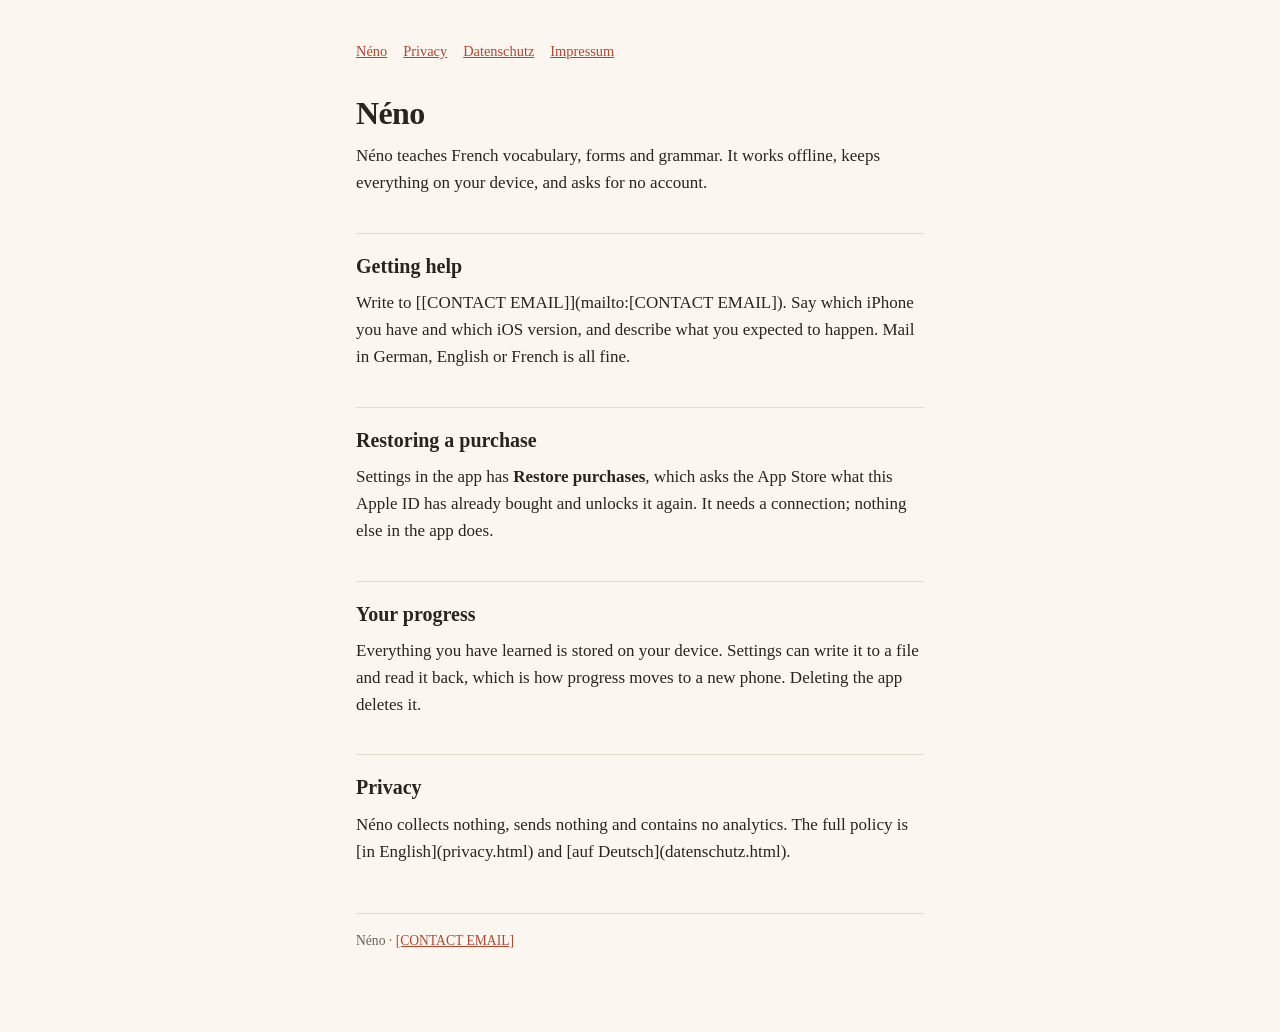
==== legal/index.html @ cf9b2cae "Built from 11fb6dbf8d961cdc5b3b9bc4fa8a916682927c1a fzoepffel/french-cards@11fb6dbf8d961cdc5b3b9bc4f" ====
<!doctype html>
<html lang="en">
<head>
<meta charset="utf-8">
<meta name="viewport" content="width=device-width,initial-scale=1">
<title>Néno · Néno</title>
<meta name="robots" content="index,follow">
<style>:root{color-scheme:light dark;--paper:#fbf7f0;--ink:#2a2420;--muted:#6b615a;--rule:#e5ddd2;--link:#b4452f}
@media(prefers-color-scheme:dark){:root{--paper:#1c1917;--ink:#efe9e1;--muted:#a79c92;--rule:#39322d;--link:#e88a6f}}
*{box-sizing:border-box}
body{margin:0;background:var(--paper);color:var(--ink);font:17px/1.6 ui-serif,Georgia,"Times New Roman",serif;-webkit-text-size-adjust:100%}
main{max-width:38rem;margin:0 auto;padding:2.5rem 1.25rem 5rem}
h1{font-size:2rem;line-height:1.15;letter-spacing:-0.02em;margin:0 0 .25rem}
h2{font-size:1.25rem;line-height:1.25;margin:2.25rem 0 .5rem;padding-top:1.25rem;border-top:1px solid var(--rule)}
h3{font-size:1.05rem;margin:1.5rem 0 .4rem}
p,li{margin:.65rem 0}
ul{padding-left:1.1rem}
a{color:var(--link)}
code{font:0.9em/1 ui-monospace,SFMono-Regular,Menlo,monospace;background:color-mix(in srgb,var(--ink) 8%,transparent);padding:.1em .35em;border-radius:.25em}
pre{font:0.95rem/1.5 ui-monospace,SFMono-Regular,Menlo,monospace;background:color-mix(in srgb,var(--ink) 6%,transparent);padding:1rem;border-radius:.5rem;overflow-x:auto}
blockquote{margin:1rem 0;padding-left:1rem;border-left:3px solid var(--rule);color:var(--muted)}
nav{font-size:.9rem;margin-bottom:2rem}
nav a{margin-right:1rem}
footer{margin-top:3rem;padding-top:1rem;border-top:1px solid var(--rule);color:var(--muted);font-size:.85rem}</style>
</head>
<body>
<main>
<nav><a href="index.html">Néno</a><a href="privacy.html">Privacy</a><a href="datenschutz.html">Datenschutz</a><a href="impressum.html">Impressum</a></nav>
<h1>Néno</h1>
<p>Néno teaches French vocabulary, forms and grammar. It works offline, keeps everything on your device, and asks for no account.</p>
<h2>Getting help</h2>
<p>Write to [[CONTACT EMAIL]](mailto:[CONTACT EMAIL]). Say which iPhone you have and which iOS version, and describe what you expected to happen. Mail in German, English or French is all fine.</p>
<h2>Restoring a purchase</h2>
<p>Settings in the app has <strong>Restore purchases</strong>, which asks the App Store what this Apple ID has already bought and unlocks it again. It needs a connection; nothing else in the app does.</p>
<h2>Your progress</h2>
<p>Everything you have learned is stored on your device. Settings can write it to a file and read it back, which is how progress moves to a new phone. Deleting the app deletes it.</p>
<h2>Privacy</h2>
<p>Néno collects nothing, sends nothing and contains no analytics. The full policy is [in English](privacy.html) and [auf Deutsch](datenschutz.html).</p>
<footer>Néno · <a href="mailto:[CONTACT EMAIL]">[CONTACT EMAIL]</a></footer>
</main>
</body>
</html>
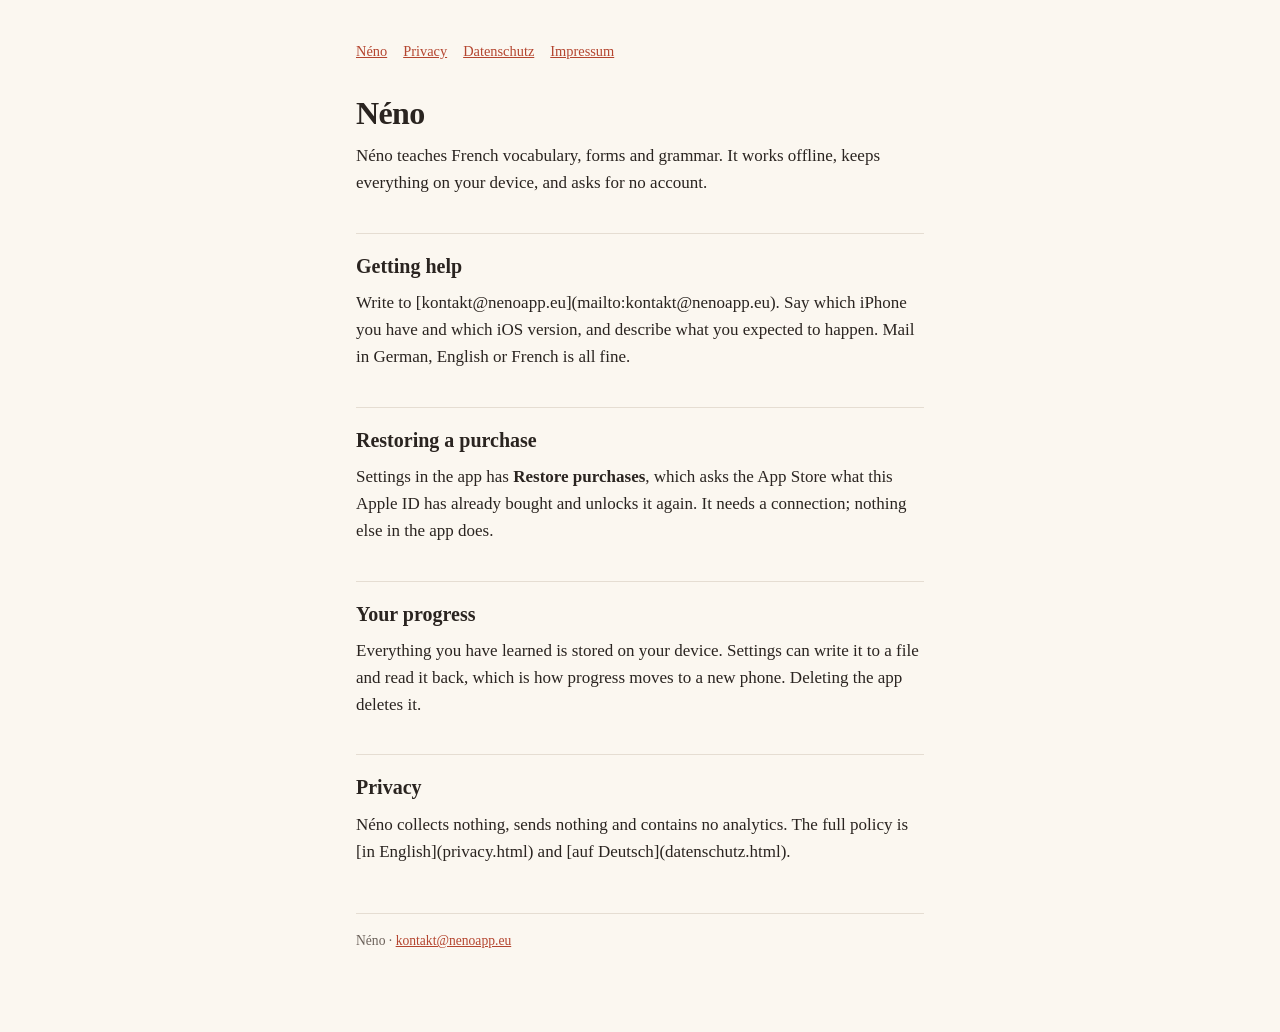
==== commit f0dc96ac: "Built from 6302f461752e7046cbba6a25ac06354521f84172 fzoepffel/french-cards@6302f461752e7046cbba6a25a" ====
--- a/legal/index.html
+++ b/legal/index.html
@@ -29,14 +29,14 @@
 <h1>Néno</h1>
 <p>Néno teaches French vocabulary, forms and grammar. It works offline, keeps everything on your device, and asks for no account.</p>
 <h2>Getting help</h2>
-<p>Write to [[CONTACT EMAIL]](mailto:[CONTACT EMAIL]). Say which iPhone you have and which iOS version, and describe what you expected to happen. Mail in German, English or French is all fine.</p>
+<p>Write to [kontakt@nenoapp.eu](mailto:kontakt@nenoapp.eu). Say which iPhone you have and which iOS version, and describe what you expected to happen. Mail in German, English or French is all fine.</p>
 <h2>Restoring a purchase</h2>
 <p>Settings in the app has <strong>Restore purchases</strong>, which asks the App Store what this Apple ID has already bought and unlocks it again. It needs a connection; nothing else in the app does.</p>
 <h2>Your progress</h2>
 <p>Everything you have learned is stored on your device. Settings can write it to a file and read it back, which is how progress moves to a new phone. Deleting the app deletes it.</p>
 <h2>Privacy</h2>
 <p>Néno collects nothing, sends nothing and contains no analytics. The full policy is [in English](privacy.html) and [auf Deutsch](datenschutz.html).</p>
-<footer>Néno · <a href="mailto:[CONTACT EMAIL]">[CONTACT EMAIL]</a></footer>
+<footer>Néno · <a href="mailto:kontakt@nenoapp.eu">kontakt@nenoapp.eu</a></footer>
 </main>
 </body>
 </html>
